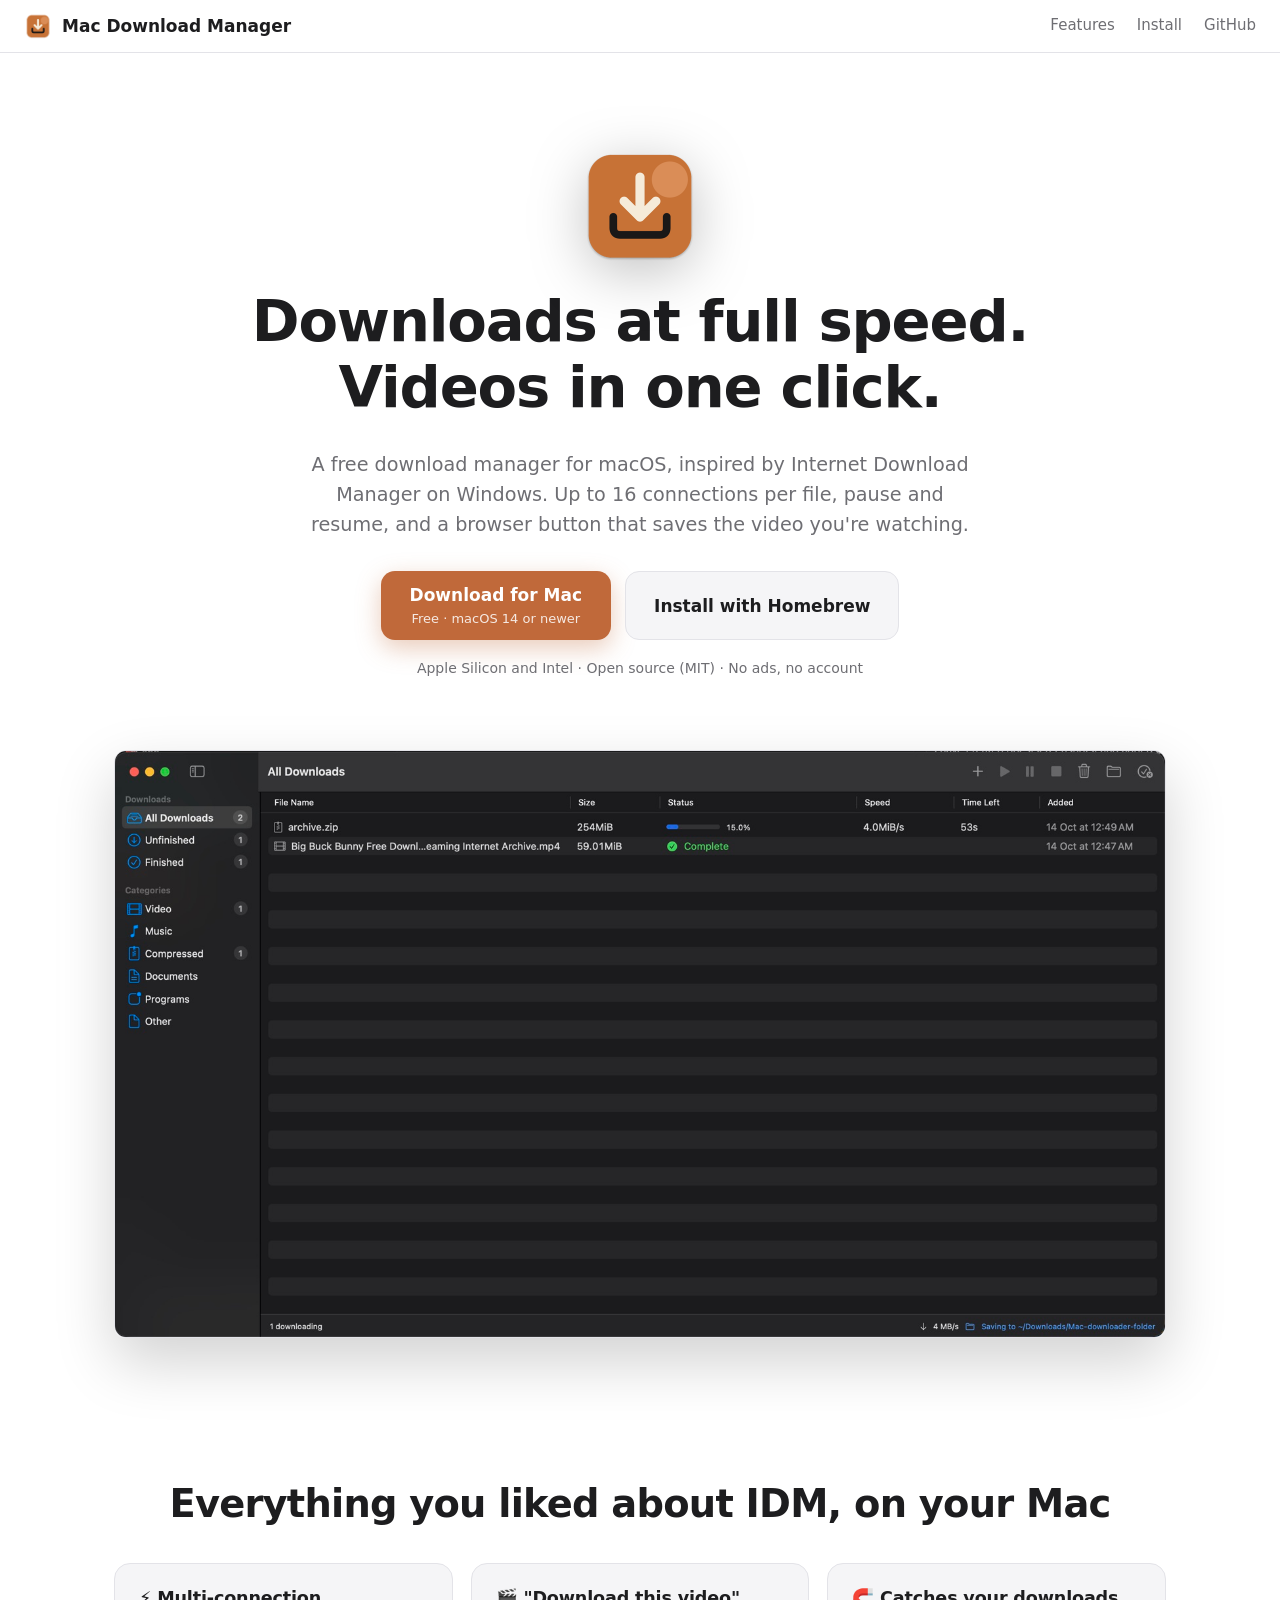
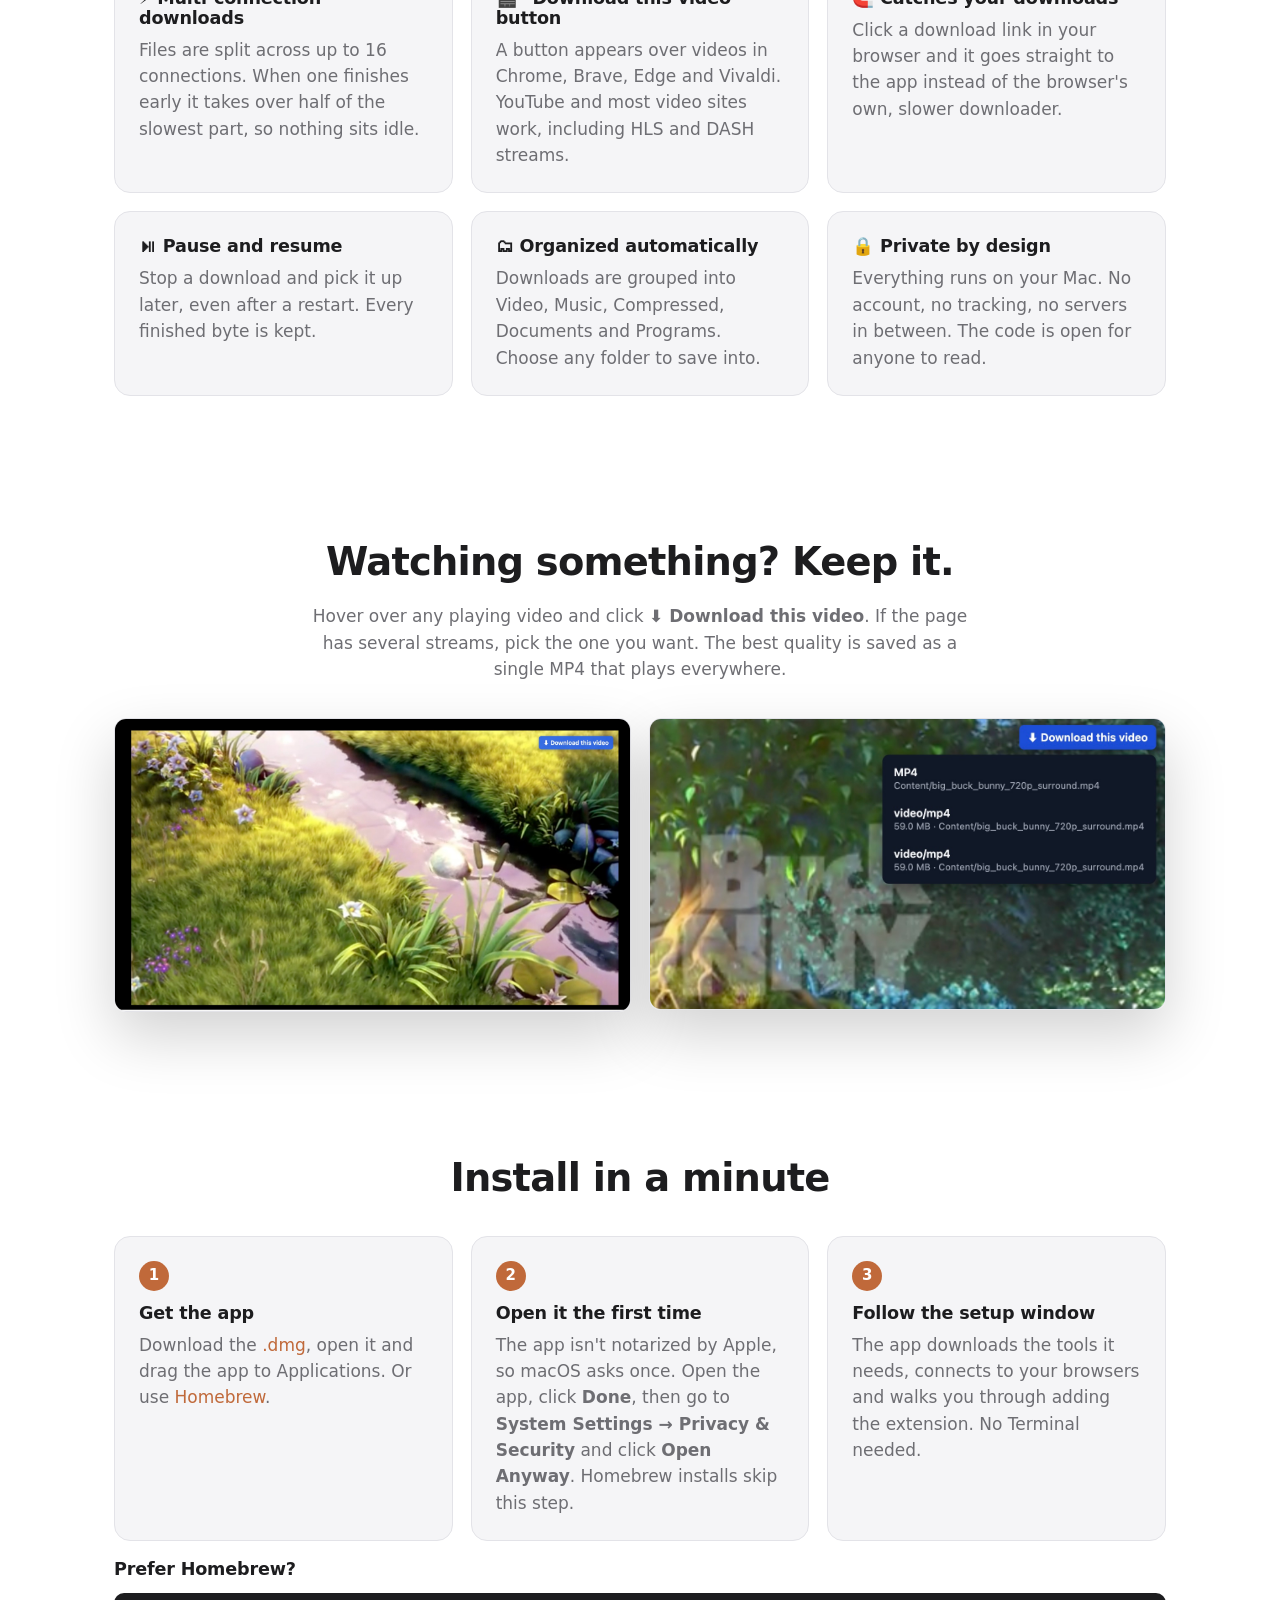
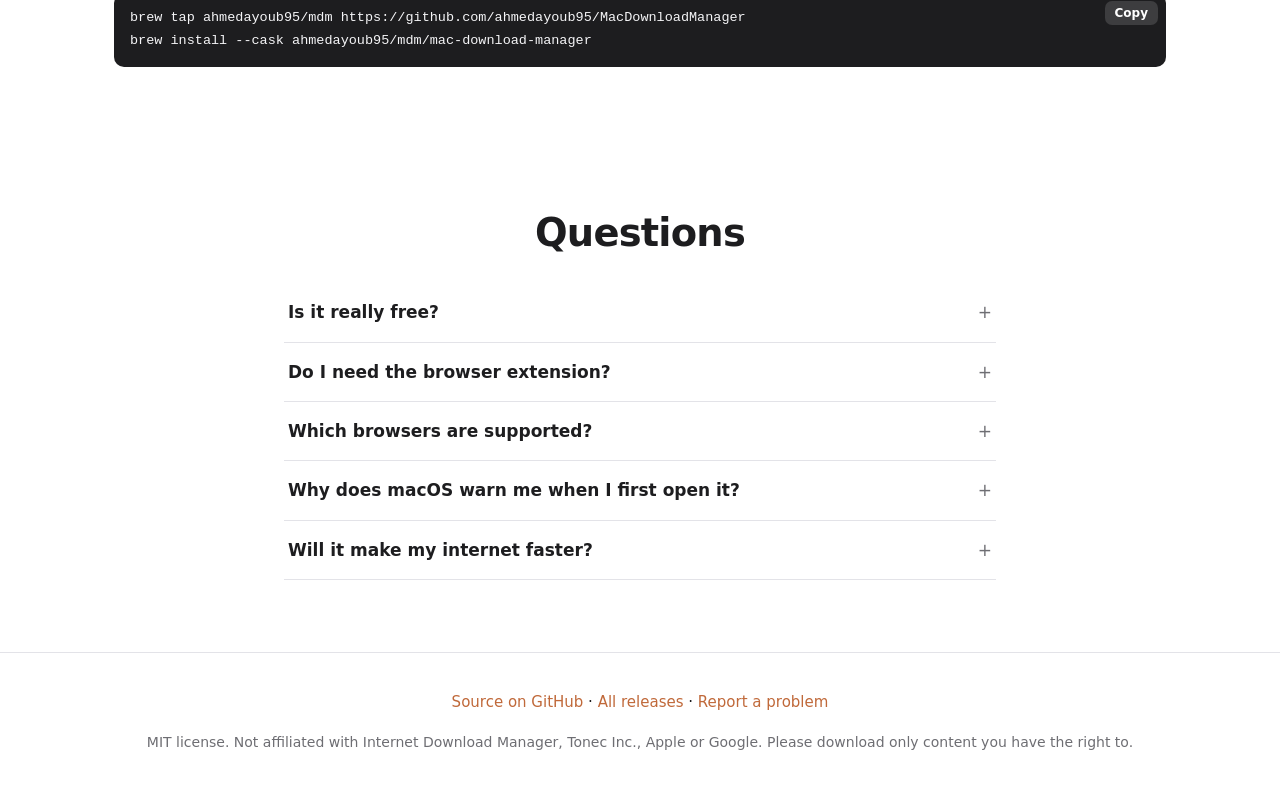
==== docs/index.html @ b223056a "Add landing page for GitHub Pages" ====
<!doctype html>
<html lang="en">
<head>
  <meta charset="utf-8">
  <meta name="viewport" content="width=device-width, initial-scale=1">
  <title>Mac Download Manager: free, fast download manager for macOS</title>
  <meta name="description" content="A free, open-source download manager for macOS, inspired by IDM. Up to 16 connections per file, pause and resume, and a browser extension that downloads videos with one click.">
  <meta property="og:title" content="Mac Download Manager">
  <meta property="og:description" content="Free, fast download manager for macOS with a one-click video download button for your browser.">
  <meta property="og:image" content="https://ahmedayoub95.github.io/MacDownloadManager/img/app.jpg">
  <meta property="og:type" content="website">
  <link rel="icon" type="image/png" href="favicon.png">
  <link rel="stylesheet" href="style.css">
</head>
<body>
  <header class="nav">
    <a class="brand" href="#"><img src="favicon.png" alt="" width="28" height="28"> Mac Download Manager</a>
    <nav>
      <a href="#features">Features</a>
      <a href="#install">Install</a>
      <a href="https://github.com/ahmedayoub95/MacDownloadManager">GitHub</a>
    </nav>
  </header>

  <main>
    <section class="hero">
      <img class="hero-icon" src="icon.png" alt="Mac Download Manager icon" width="128" height="128">
      <h1>Downloads at full speed.<br>Videos in one click.</h1>
      <p class="lead">A free download manager for macOS, inspired by Internet Download Manager on Windows. Up to 16 connections per file, pause and resume, and a browser button that saves the video you're watching.</p>
      <div class="cta">
        <a class="button primary" id="download" href="https://github.com/ahmedayoub95/MacDownloadManager/releases/latest">
          <span>Download for Mac</span>
          <small id="download-detail">Free · macOS 14 or newer</small>
        </a>
        <a class="button" href="#homebrew">Install with Homebrew</a>
      </div>
      <p class="fine">Apple Silicon and Intel · Open source (MIT) · No ads, no account</p>
    </section>

    <section class="shot">
      <img src="img/app.jpg" alt="The Mac Download Manager window with downloads in progress" width="1600" height="894">
    </section>

    <section id="features" class="features">
      <h2>Everything you liked about IDM, on your Mac</h2>
      <div class="grid">
        <article>
          <h3>⚡ Multi-connection downloads</h3>
          <p>Files are split across up to 16 connections. When one finishes early it takes over half of the slowest part, so nothing sits idle.</p>
        </article>
        <article>
          <h3>🎬 "Download this video" button</h3>
          <p>A button appears over videos in Chrome, Brave, Edge and Vivaldi. YouTube and most video sites work, including HLS and DASH streams.</p>
        </article>
        <article>
          <h3>🧲 Catches your downloads</h3>
          <p>Click a download link in your browser and it goes straight to the app instead of the browser's own, slower downloader.</p>
        </article>
        <article>
          <h3>⏯ Pause and resume</h3>
          <p>Stop a download and pick it up later, even after a restart. Every finished byte is kept.</p>
        </article>
        <article>
          <h3>🗂 Organized automatically</h3>
          <p>Downloads are grouped into Video, Music, Compressed, Documents and Programs. Choose any folder to save into.</p>
        </article>
        <article>
          <h3>🔒 Private by design</h3>
          <p>Everything runs on your Mac. No account, no tracking, no servers in between. The code is open for anyone to read.</p>
        </article>
      </div>
    </section>

    <section class="video">
      <div class="text">
        <h2>Watching something? Keep it.</h2>
        <p>Hover over any playing video and click <strong>⬇ Download this video</strong>. If the page has several streams, pick the one you want. The best quality is saved as a single MP4 that plays everywhere.</p>
      </div>
      <div class="pair">
        <img src="img/video-button.jpg" alt="The Download this video button over a playing video" width="1600" height="905" loading="lazy">
        <img src="img/video-menu.jpg" alt="Choosing a stream after clicking the button" width="1226" height="690" loading="lazy">
      </div>
    </section>

    <section id="install" class="install">
      <h2>Install in a minute</h2>
      <div class="steps">
        <article>
          <span class="num">1</span>
          <h3>Get the app</h3>
          <p>Download the <a id="dmg-link" href="https://github.com/ahmedayoub95/MacDownloadManager/releases/latest">.dmg</a>, open it and drag the app to Applications. Or use <a href="#homebrew">Homebrew</a>.</p>
        </article>
        <article>
          <span class="num">2</span>
          <h3>Open it the first time</h3>
          <p>The app isn't notarized by Apple, so macOS asks once. Open the app, click <strong>Done</strong>, then go to <strong>System Settings → Privacy &amp; Security</strong> and click <strong>Open Anyway</strong>. Homebrew installs skip this step.</p>
        </article>
        <article>
          <span class="num">3</span>
          <h3>Follow the setup window</h3>
          <p>The app downloads the tools it needs, connects to your browsers and walks you through adding the extension. No Terminal needed.</p>
        </article>
      </div>
      <div class="brew" id="homebrew">
        <h3>Prefer Homebrew?</h3>
        <div class="code">
          <pre id="brew">brew tap ahmedayoub95/mdm https://github.com/ahmedayoub95/MacDownloadManager
brew install --cask ahmedayoub95/mdm/mac-download-manager</pre>
          <button class="copy" data-copy="brew" type="button">Copy</button>
        </div>
      </div>
    </section>

    <section class="faq">
      <h2>Questions</h2>
      <details>
        <summary>Is it really free?</summary>
        <p>Yes. It's open source under the MIT license, with no paid version, ads or account.</p>
      </details>
      <details>
        <summary>Do I need the browser extension?</summary>
        <p>No. The app works on its own: paste any link into <em>Add URL</em>. The extension adds the video button and catches downloads you click in the browser.</p>
      </details>
      <details>
        <summary>Which browsers are supported?</summary>
        <p>Google Chrome, Brave, Microsoft Edge, Vivaldi and Chromium. Safari and Firefox aren't supported yet.</p>
      </details>
      <details>
        <summary>Why does macOS warn me when I first open it?</summary>
        <p>Apple charges developers a yearly fee to notarize apps. This free project isn't notarized, so macOS asks you to confirm once. You can read every line of the code on GitHub.</p>
      </details>
      <details>
        <summary>Will it make my internet faster?</summary>
        <p>It can't go beyond your connection's speed, but many servers limit each connection. Using many connections at once gets around that, often several times faster than a browser download.</p>
      </details>
    </section>
  </main>

  <footer>
    <p><a href="https://github.com/ahmedayoub95/MacDownloadManager">Source on GitHub</a> · <a href="https://github.com/ahmedayoub95/MacDownloadManager/releases">All releases</a> · <a href="https://github.com/ahmedayoub95/MacDownloadManager/issues">Report a problem</a></p>
    <p class="fine">MIT license. Not affiliated with Internet Download Manager, Tonec Inc., Apple or Google. Please download only content you have the right to.</p>
  </footer>

  <script src="site.js"></script>
</body>
</html>
---- docs/style.css ----
:root {
  --bg: #ffffff;
  --bg-soft: #f5f5f7;
  --text: #1d1d1f;
  --muted: #6e6e73;
  --line: #e3e3e8;
  --accent: #c0693a;
  --accent-text: #ffffff;
  --code-bg: #1d1d1f;
  --code-text: #f5f5f7;
  color-scheme: light dark;
}

@media (prefers-color-scheme: dark) {
  :root {
    --bg: #0f0f11;
    --bg-soft: #1a1a1d;
    --text: #f5f5f7;
    --muted: #a1a1a6;
    --line: #2c2c31;
    --accent: #e08550;
    --code-bg: #000000;
  }
}

* { box-sizing: border-box; }

html { scroll-behavior: smooth; }

body {
  margin: 0;
  background: var(--bg);
  color: var(--text);
  font: 17px/1.55 -apple-system, BlinkMacSystemFont, "SF Pro Text", "Segoe UI", system-ui, sans-serif;
  -webkit-font-smoothing: antialiased;
}

a { color: var(--accent); text-decoration: none; }
a:hover { text-decoration: underline; }

img { max-width: 100%; height: auto; display: block; }

h1, h2, h3 { line-height: 1.15; letter-spacing: -0.02em; margin: 0 0 0.5em; }
h1 { font-size: clamp(2.2rem, 6vw, 3.6rem); }
h2 { font-size: clamp(1.7rem, 4vw, 2.4rem); text-align: center; }
h3 { font-size: 1.1rem; letter-spacing: -0.01em; }

main > section { padding: 72px 24px; max-width: 1100px; margin: 0 auto; }

/* Navigation */
.nav {
  position: sticky;
  top: 0;
  z-index: 10;
  display: flex;
  align-items: center;
  justify-content: space-between;
  gap: 16px;
  padding: 12px 24px;
  background: color-mix(in srgb, var(--bg) 82%, transparent);
  backdrop-filter: saturate(180%) blur(16px);
  -webkit-backdrop-filter: saturate(180%) blur(16px);
  border-bottom: 1px solid var(--line);
}
.brand { display: flex; align-items: center; gap: 10px; font-weight: 600; color: var(--text); }
.brand:hover { text-decoration: none; }
.nav nav { display: flex; gap: 22px; font-size: 15px; }
.nav nav a { color: var(--muted); }
.nav nav a:hover { color: var(--text); text-decoration: none; }

/* Hero */
.hero { text-align: center; padding-top: 88px; padding-bottom: 40px; }
.hero-icon { margin: 0 auto 20px; filter: drop-shadow(0 12px 28px rgba(0, 0, 0, 0.25)); }
.lead { font-size: 1.2rem; color: var(--muted); max-width: 680px; margin: 0 auto 32px; }
.cta { display: flex; gap: 14px; justify-content: center; flex-wrap: wrap; }
.fine { color: var(--muted); font-size: 14px; margin-top: 18px; }

.button {
  display: inline-flex;
  flex-direction: column;
  justify-content: center;
  align-items: center;
  min-height: 56px;
  padding: 10px 28px;
  border-radius: 14px;
  border: 1px solid var(--line);
  color: var(--text);
  font-weight: 600;
  background: var(--bg-soft);
  transition: transform 0.15s ease, box-shadow 0.15s ease;
}
.button:hover { text-decoration: none; transform: translateY(-1px); }
.button small { font-weight: 400; font-size: 13px; opacity: 0.85; }
.button.primary {
  background: var(--accent);
  border-color: transparent;
  color: var(--accent-text);
  box-shadow: 0 8px 24px color-mix(in srgb, var(--accent) 35%, transparent);
}

/* Screenshots */
.shot { padding-top: 16px !important; }
.shot img, .pair img {
  border-radius: 12px;
  border: 1px solid var(--line);
  box-shadow: 0 24px 60px rgba(0, 0, 0, 0.18);
}

/* Features */
.grid {
  display: grid;
  grid-template-columns: repeat(auto-fit, minmax(280px, 1fr));
  gap: 18px;
  margin-top: 36px;
}
.grid article, .steps article {
  background: var(--bg-soft);
  border: 1px solid var(--line);
  border-radius: 16px;
  padding: 24px;
}
.grid p, .steps p { color: var(--muted); margin: 0; }

/* Video section */
.video .text { max-width: 680px; margin: 0 auto 36px; text-align: center; }
.video .text p { color: var(--muted); }
.pair { display: grid; grid-template-columns: 1fr 1fr; gap: 18px; align-items: start; }

/* Install */
.steps {
  display: grid;
  grid-template-columns: repeat(auto-fit, minmax(300px, 1fr));
  gap: 18px;
  margin-top: 36px;
}
.steps article { position: relative; }
.num {
  display: inline-grid;
  place-items: center;
  width: 30px;
  height: 30px;
  border-radius: 50%;
  background: var(--accent);
  color: var(--accent-text);
  font-weight: 700;
  font-size: 15px;
  margin-bottom: 12px;
}
.code { position: relative; margin-top: 14px; }
.code pre {
  margin: 0;
  padding: 14px 16px;
  padding-right: 70px;
  border-radius: 10px;
  background: var(--code-bg);
  color: var(--code-text);
  font: 13.5px/1.7 ui-monospace, "SF Mono", Menlo, monospace;
  white-space: pre;
  overflow-x: auto;
}
.brew { margin-top: 18px; scroll-margin-top: 80px; }
.brew h3 { margin-bottom: 0; }
.copy {
  position: absolute;
  top: 8px;
  right: 8px;
  border: 0;
  border-radius: 7px;
  padding: 5px 10px;
  font: 600 12px -apple-system, system-ui, sans-serif;
  background: rgba(255, 255, 255, 0.14);
  color: #fff;
  cursor: pointer;
}
.copy:hover { background: rgba(255, 255, 255, 0.24); }

/* FAQ */
.faq { max-width: 760px !important; }
.faq h2 { margin-bottom: 28px; }
details { border-bottom: 1px solid var(--line); padding: 16px 4px; }
summary { cursor: pointer; font-weight: 600; list-style: none; }
summary::-webkit-details-marker { display: none; }
summary::after { content: "+"; float: right; color: var(--muted); font-weight: 400; }
details[open] summary::after { content: "−"; }
details p { color: var(--muted); margin: 10px 0 0; }

footer {
  border-top: 1px solid var(--line);
  padding: 32px 24px 48px;
  text-align: center;
  font-size: 15px;
}
footer p { margin: 6px 0; }

@media (max-width: 720px) {
  .nav nav a:not(:last-child) { display: none; }
  main > section { padding: 52px 20px; }
  .pair { grid-template-columns: 1fr; }
}
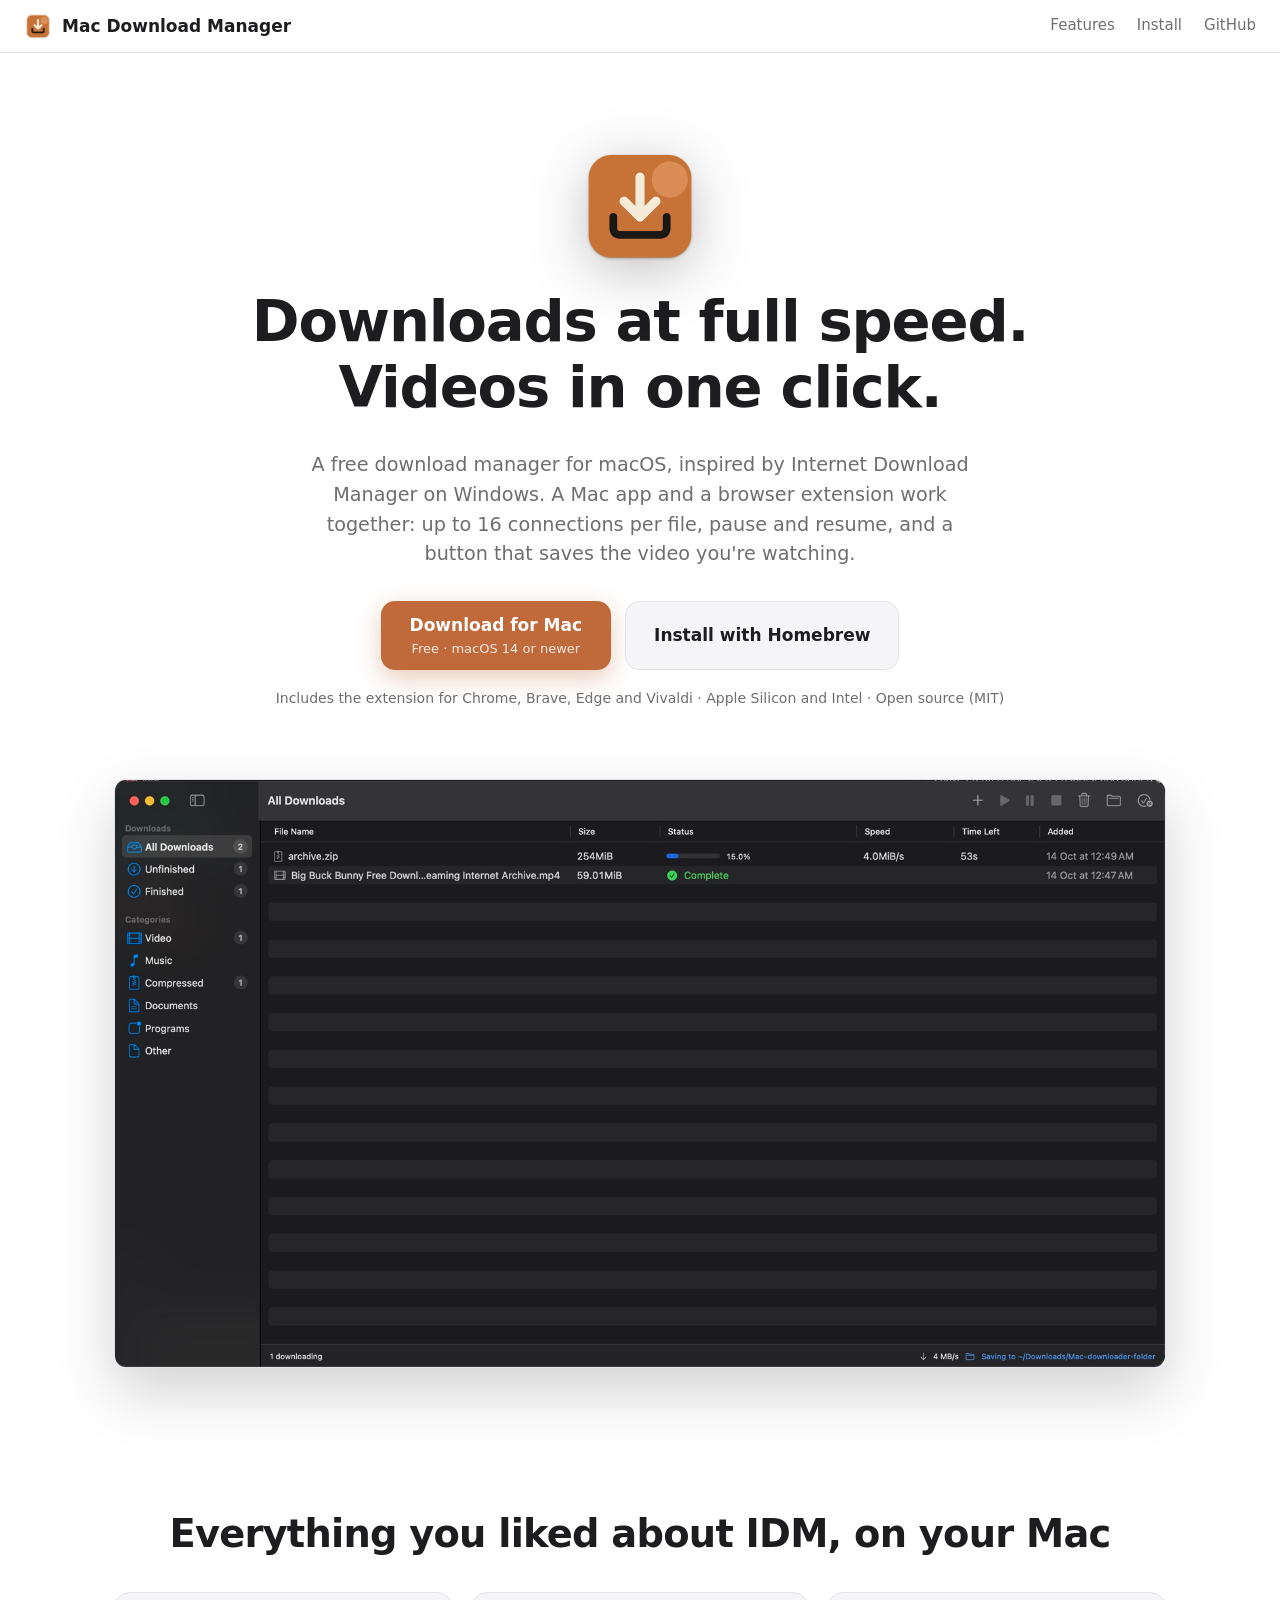
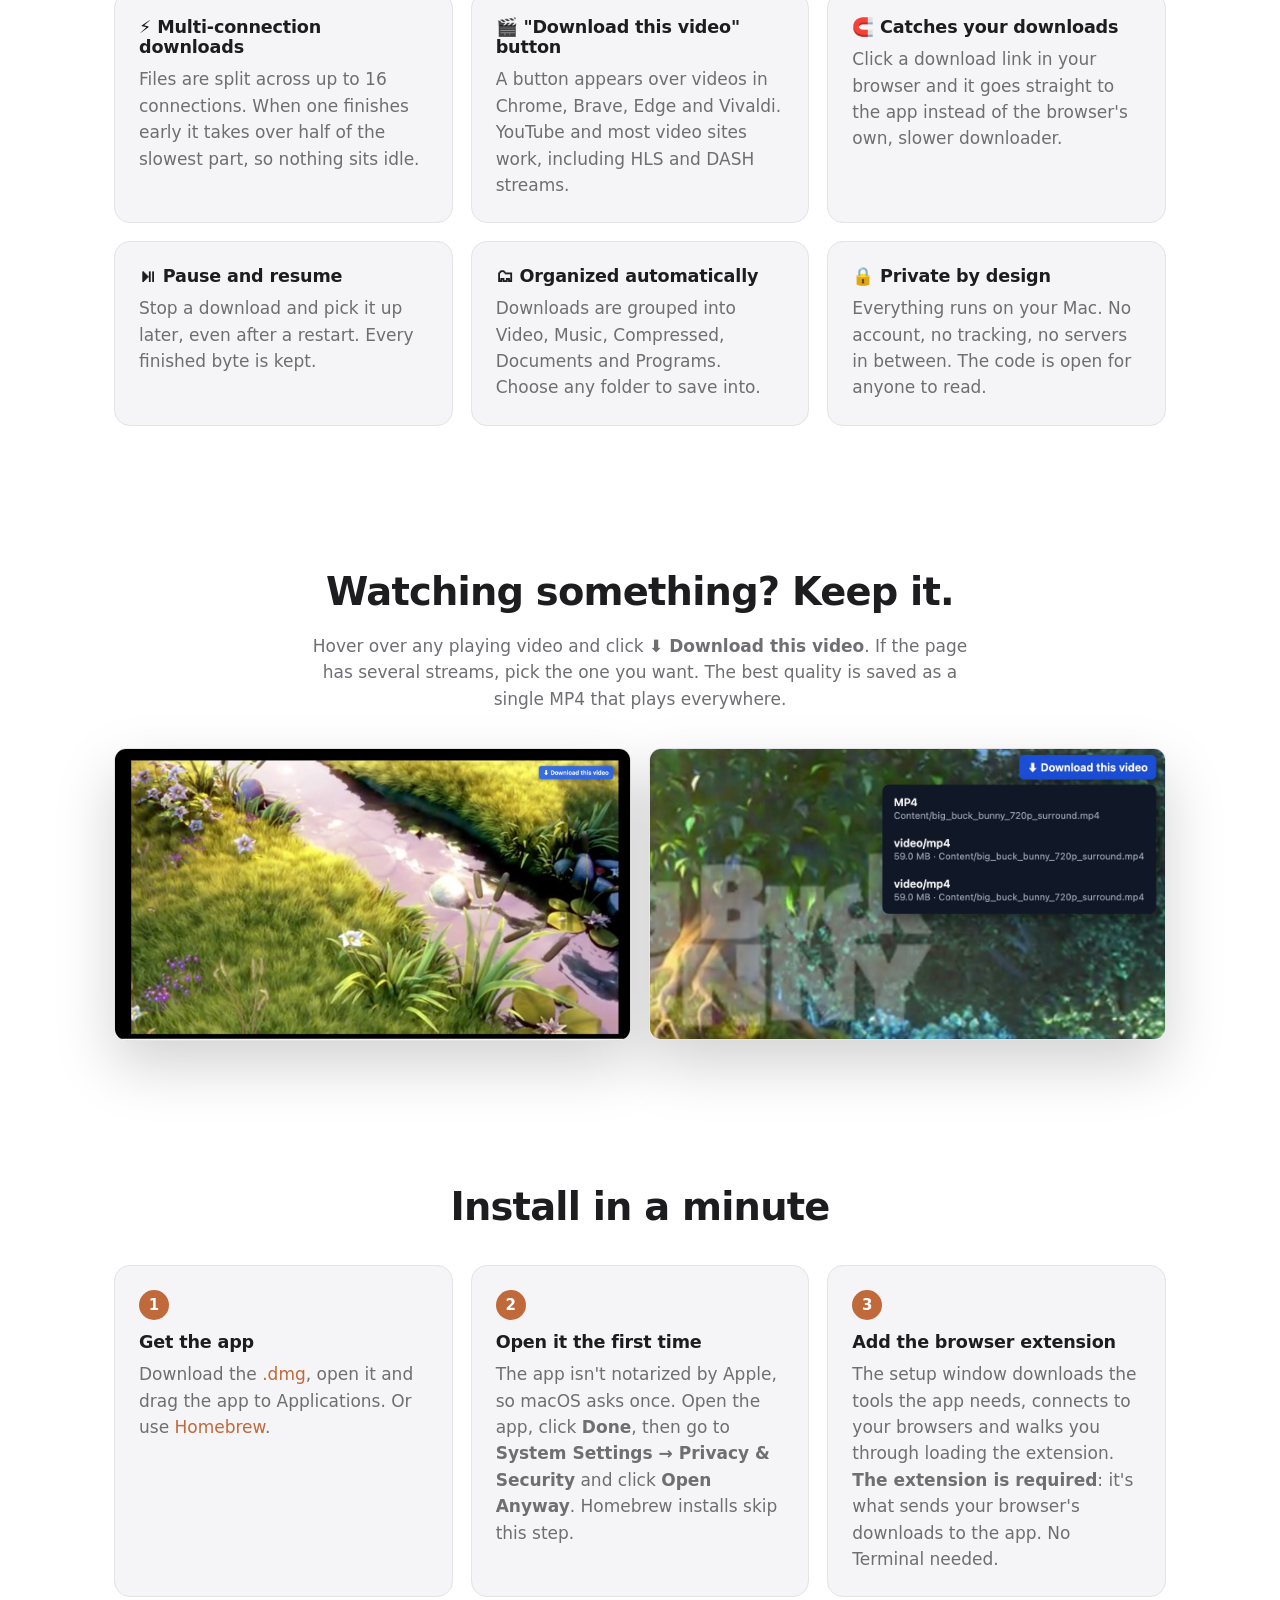
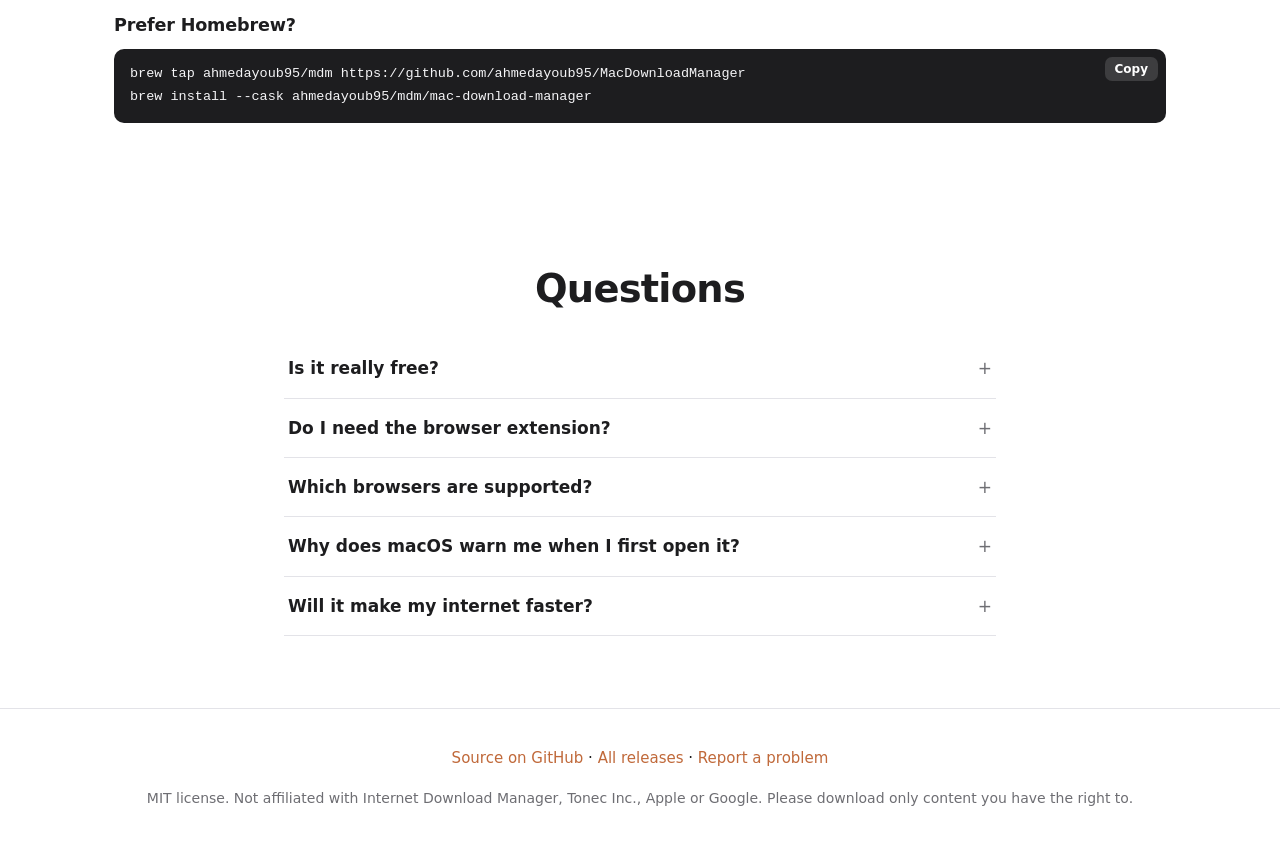
==== commit 5b83053a: "Make clear the browser extension is required, add release notes" ====
--- a/docs/index.html
+++ b/docs/index.html
@@ -26,7 +26,7 @@
     <section class="hero">
       <img class="hero-icon" src="icon.png" alt="Mac Download Manager icon" width="128" height="128">
       <h1>Downloads at full speed.<br>Videos in one click.</h1>
-      <p class="lead">A free download manager for macOS, inspired by Internet Download Manager on Windows. Up to 16 connections per file, pause and resume, and a browser button that saves the video you're watching.</p>
+      <p class="lead">A free download manager for macOS, inspired by Internet Download Manager on Windows. A Mac app and a browser extension work together: up to 16 connections per file, pause and resume, and a button that saves the video you're watching.</p>
       <div class="cta">
         <a class="button primary" id="download" href="https://github.com/ahmedayoub95/MacDownloadManager/releases/latest">
           <span>Download for Mac</span>
@@ -34,7 +34,7 @@
         </a>
         <a class="button" href="#homebrew">Install with Homebrew</a>
       </div>
-      <p class="fine">Apple Silicon and Intel · Open source (MIT) · No ads, no account</p>
+      <p class="fine">Includes the extension for Chrome, Brave, Edge and Vivaldi · Apple Silicon and Intel · Open source (MIT)</p>
     </section>
 
     <section class="shot">
@@ -97,8 +97,8 @@
         </article>
         <article>
           <span class="num">3</span>
-          <h3>Follow the setup window</h3>
-          <p>The app downloads the tools it needs, connects to your browsers and walks you through adding the extension. No Terminal needed.</p>
+          <h3>Add the browser extension</h3>
+          <p>The setup window downloads the tools the app needs, connects to your browsers and walks you through loading the extension. <strong>The extension is required</strong>: it's what sends your browser's downloads to the app. No Terminal needed.</p>
         </article>
       </div>
       <div class="brew" id="homebrew">
@@ -119,7 +119,7 @@
       </details>
       <details>
         <summary>Do I need the browser extension?</summary>
-        <p>No. The app works on its own: paste any link into <em>Add URL</em>. The extension adds the video button and catches downloads you click in the browser.</p>
+        <p>Yes, to download from your browser. The extension is what catches the files you click and adds the video button. Without it, the browser keeps downloading files itself, and you'd have to copy each link into the app's <em>Add URL</em> window by hand.</p>
       </details>
       <details>
         <summary>Which browsers are supported?</summary>
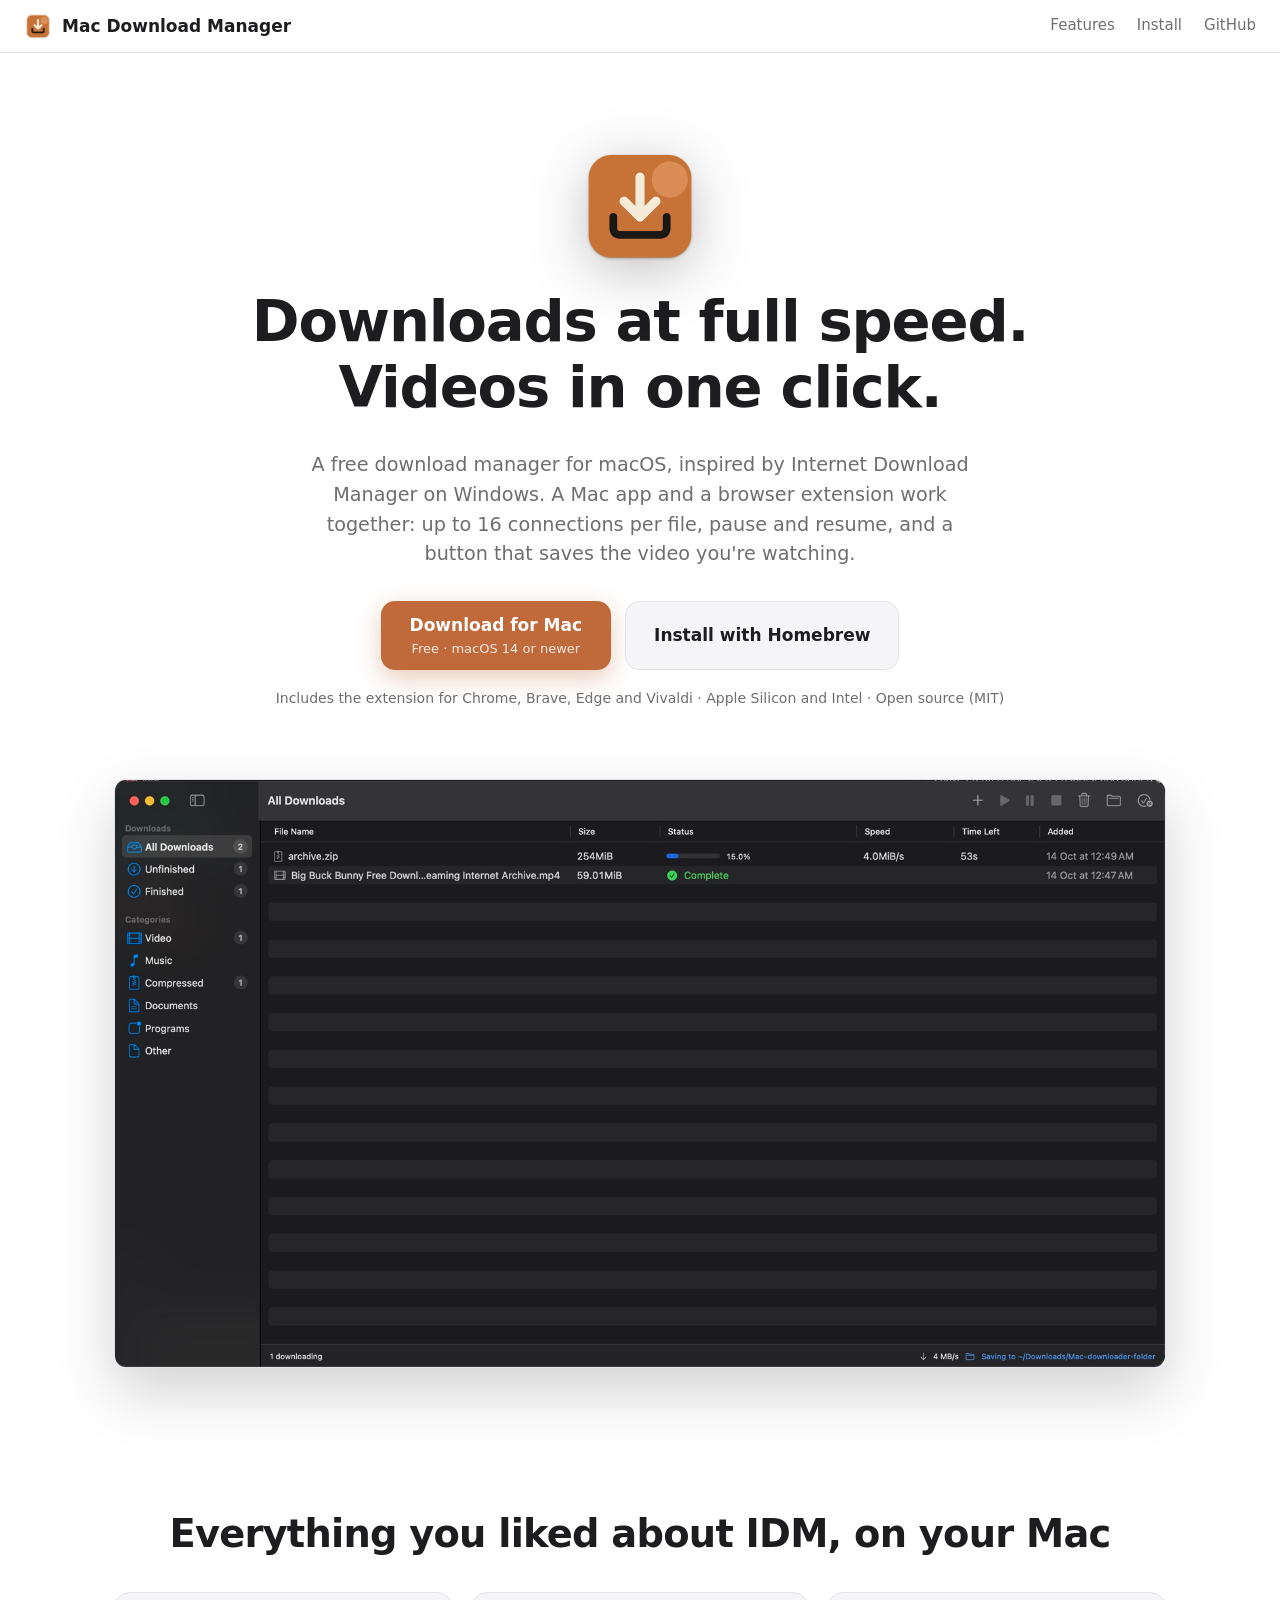
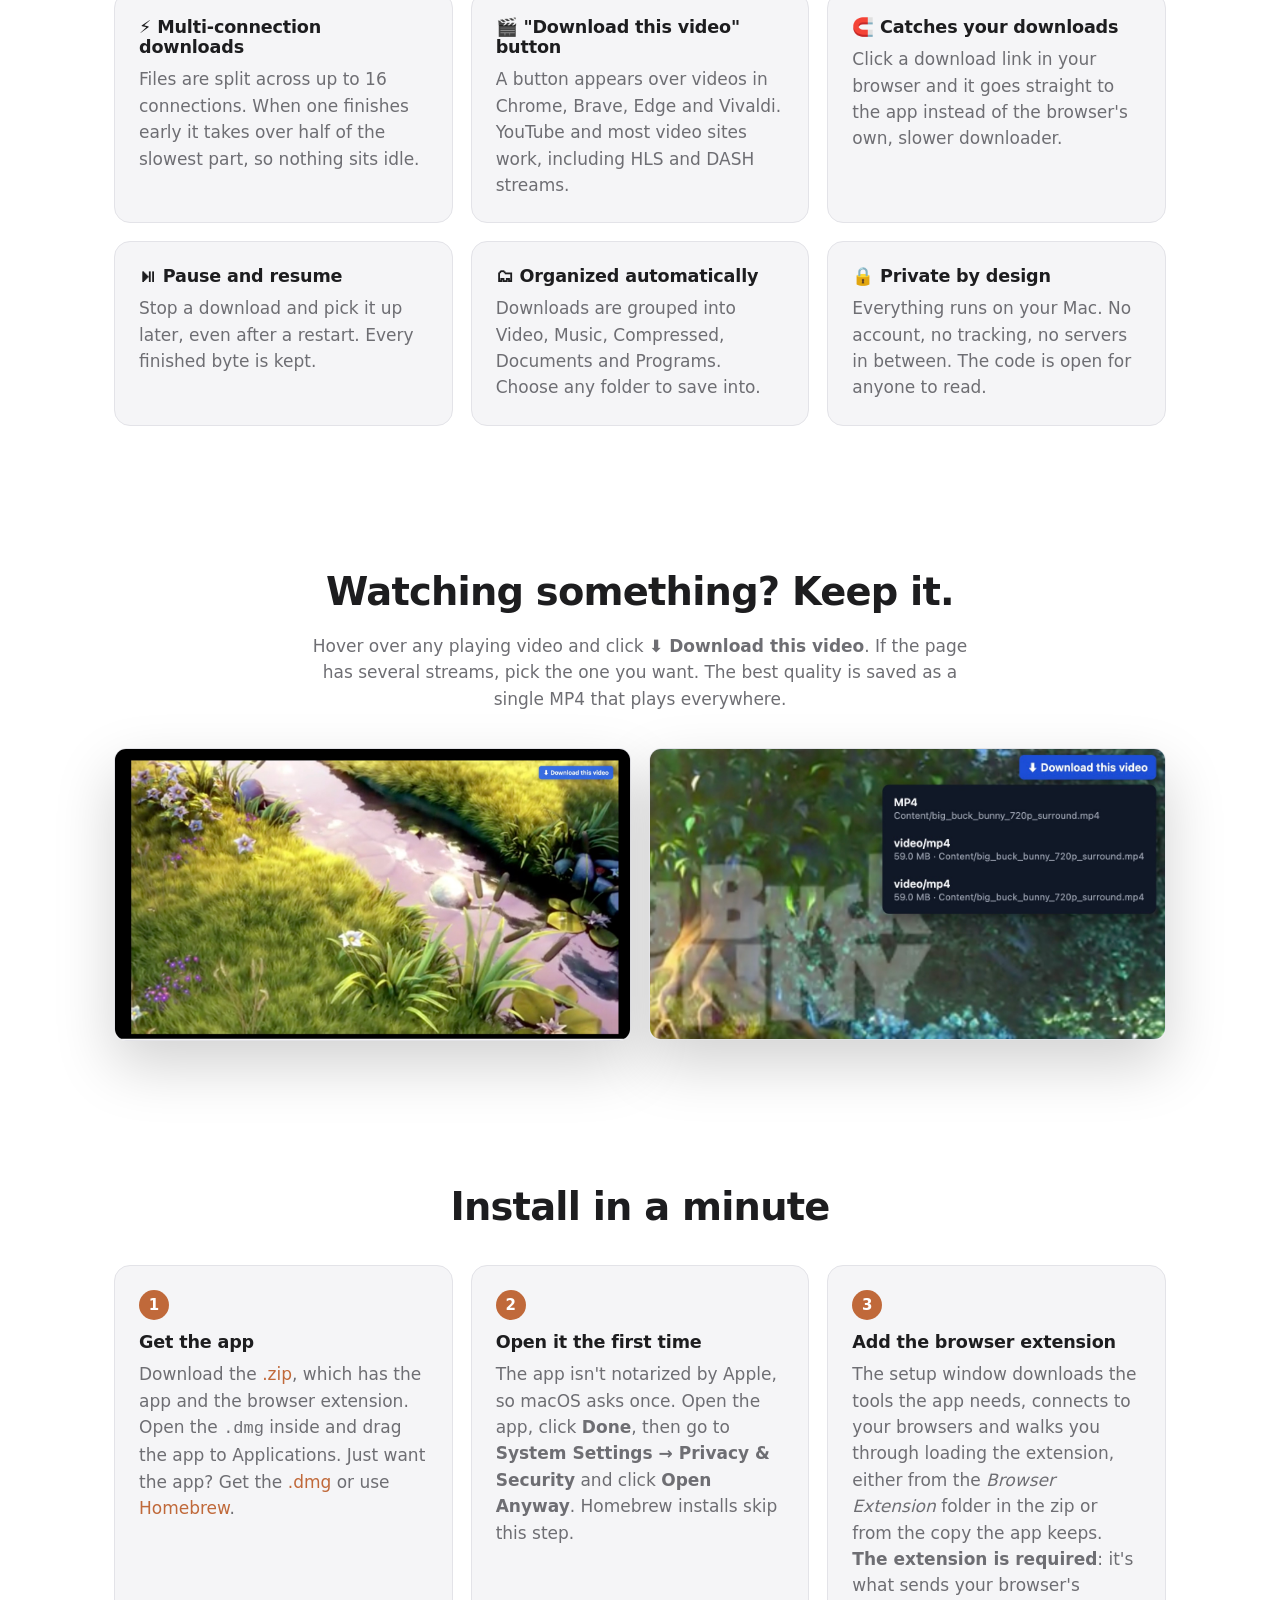
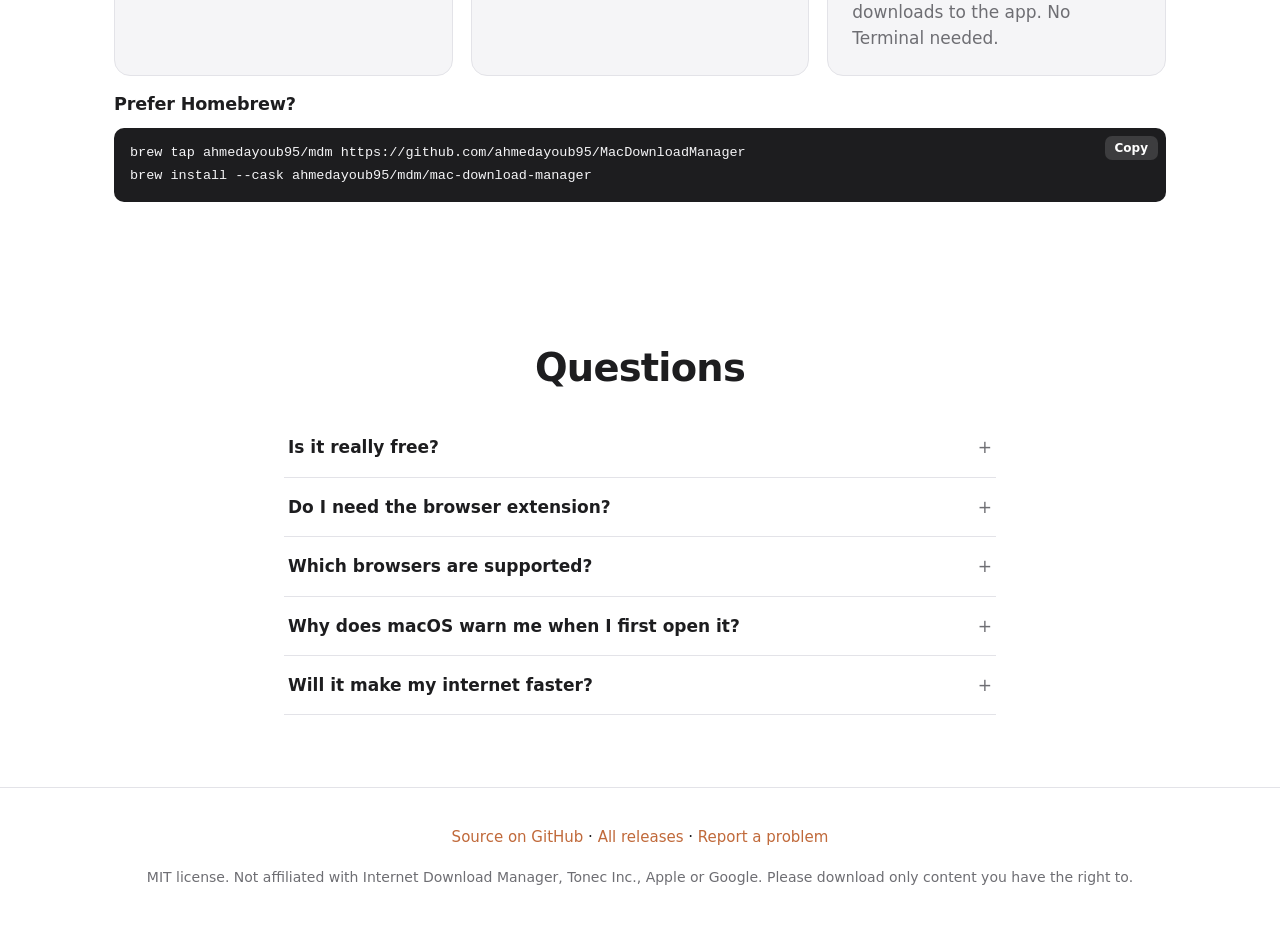
==== commit 4652229c: "Publish a zip with the app and the browser extension" ====
--- a/docs/index.html
+++ b/docs/index.html
@@ -88,7 +88,7 @@
         <article>
           <span class="num">1</span>
           <h3>Get the app</h3>
-          <p>Download the <a id="dmg-link" href="https://github.com/ahmedayoub95/MacDownloadManager/releases/latest">.dmg</a>, open it and drag the app to Applications. Or use <a href="#homebrew">Homebrew</a>.</p>
+          <p>Download the <a id="zip-link" href="https://github.com/ahmedayoub95/MacDownloadManager/releases/latest">.zip</a>, which has the app and the browser extension. Open the <code>.dmg</code> inside and drag the app to Applications. Just want the app? Get the <a id="dmg-link" href="https://github.com/ahmedayoub95/MacDownloadManager/releases/latest">.dmg</a> or use <a href="#homebrew">Homebrew</a>.</p>
         </article>
         <article>
           <span class="num">2</span>
@@ -98,7 +98,7 @@
         <article>
           <span class="num">3</span>
           <h3>Add the browser extension</h3>
-          <p>The setup window downloads the tools the app needs, connects to your browsers and walks you through loading the extension. <strong>The extension is required</strong>: it's what sends your browser's downloads to the app. No Terminal needed.</p>
+          <p>The setup window downloads the tools the app needs, connects to your browsers and walks you through loading the extension, either from the <em>Browser Extension</em> folder in the zip or from the copy the app keeps. <strong>The extension is required</strong>: it's what sends your browser's downloads to the app. No Terminal needed.</p>
         </article>
       </div>
       <div class="brew" id="homebrew">
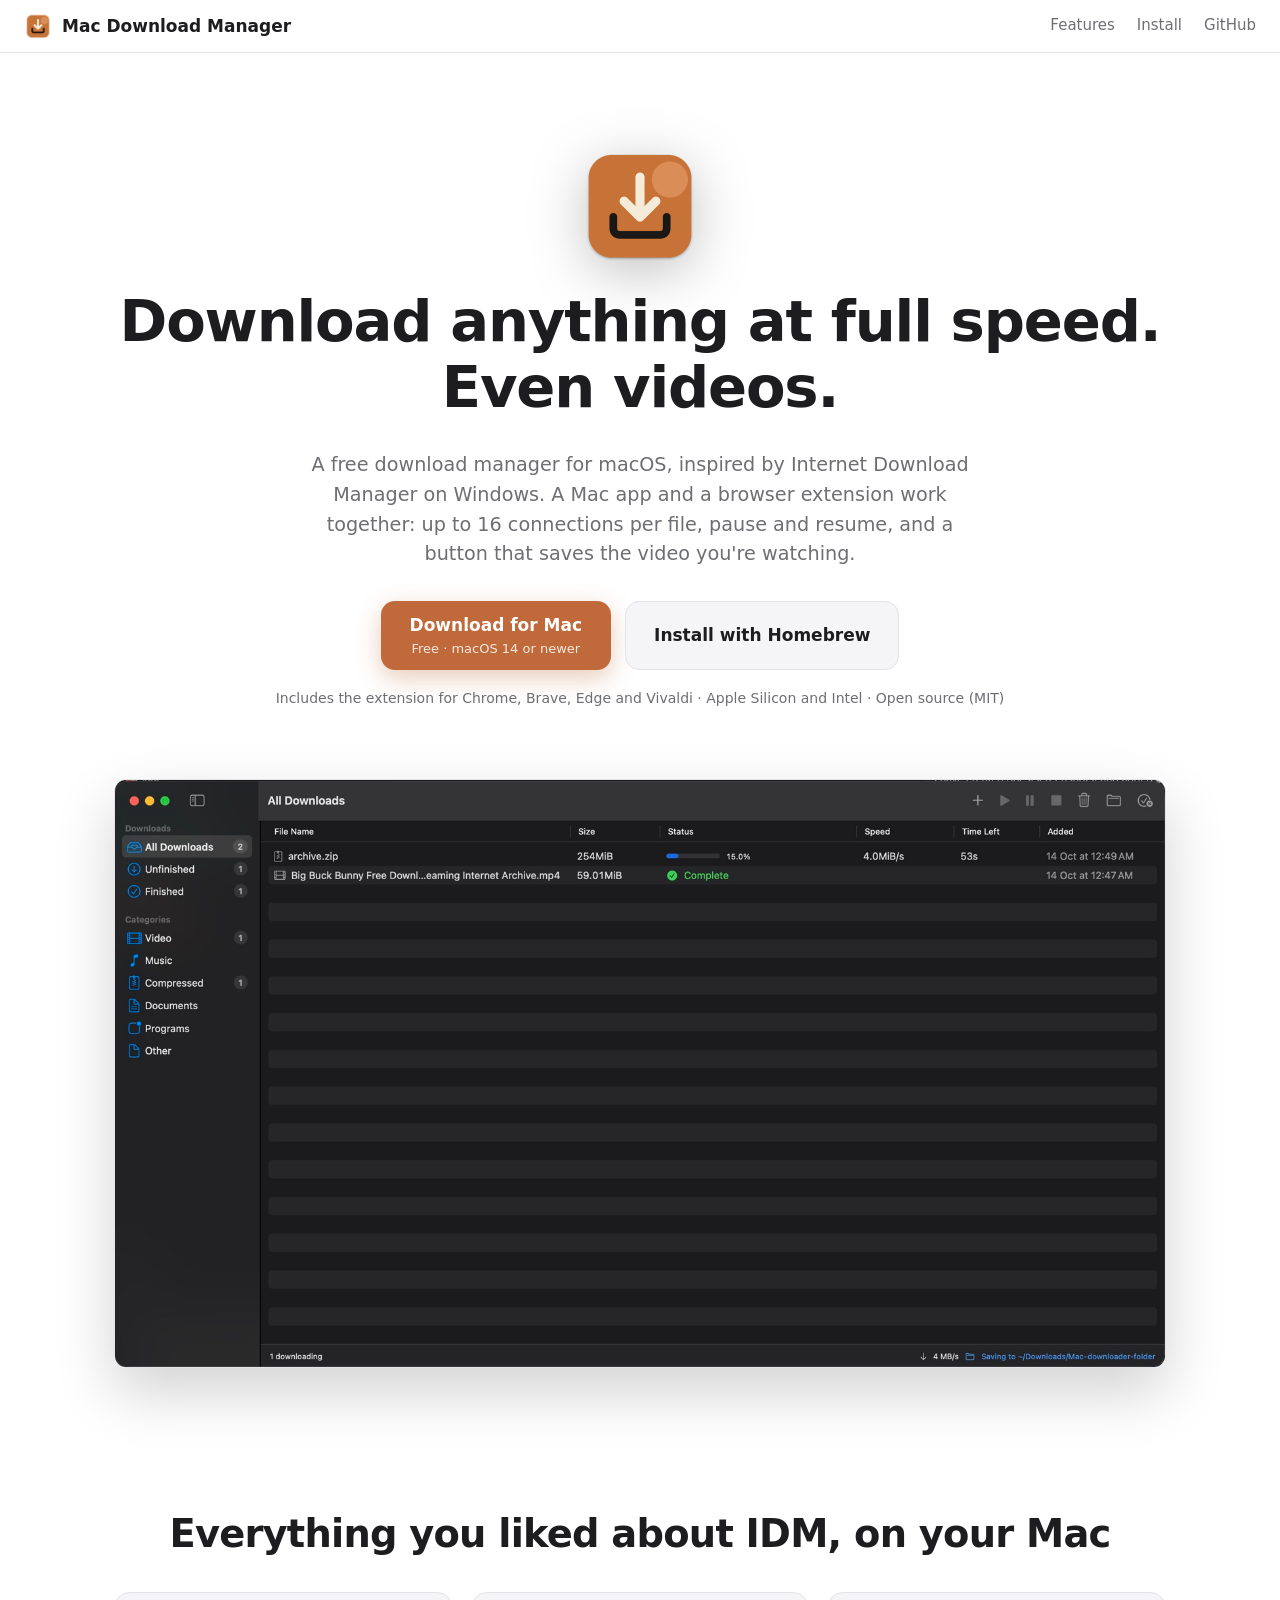
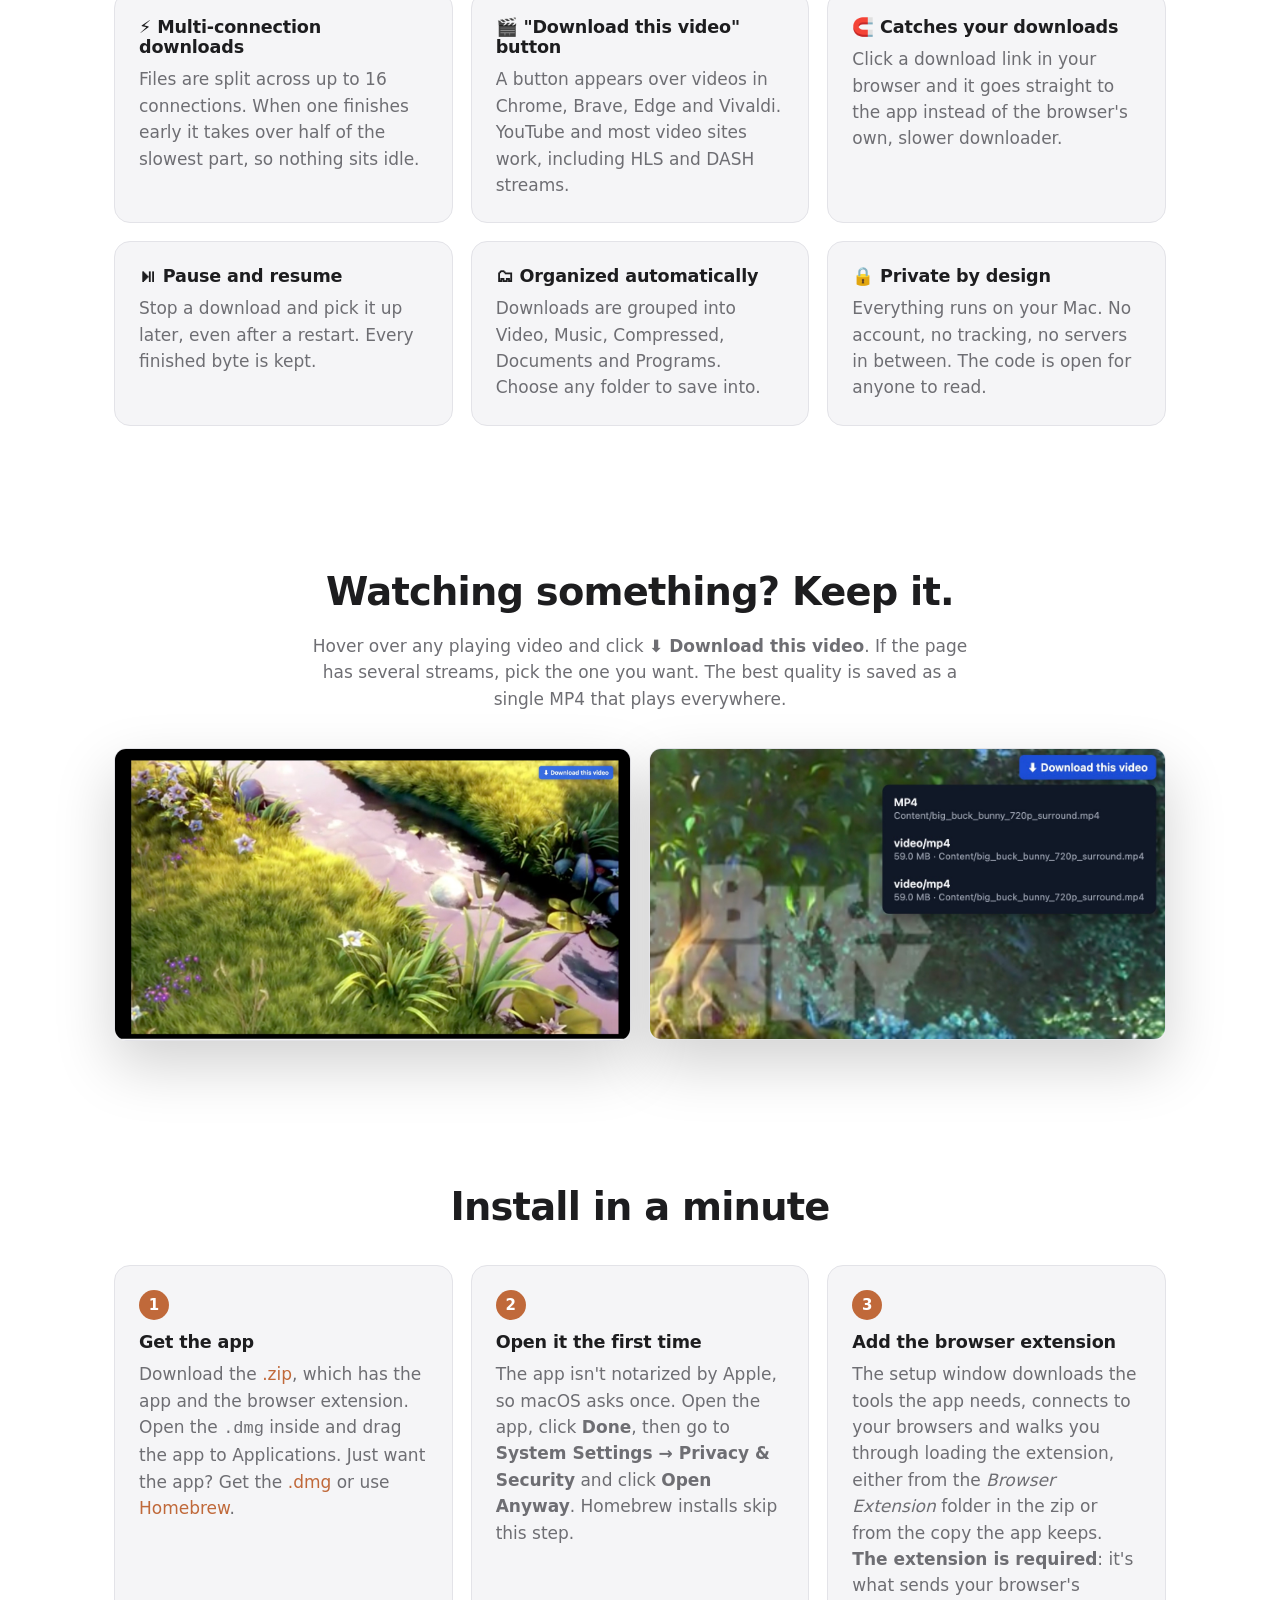
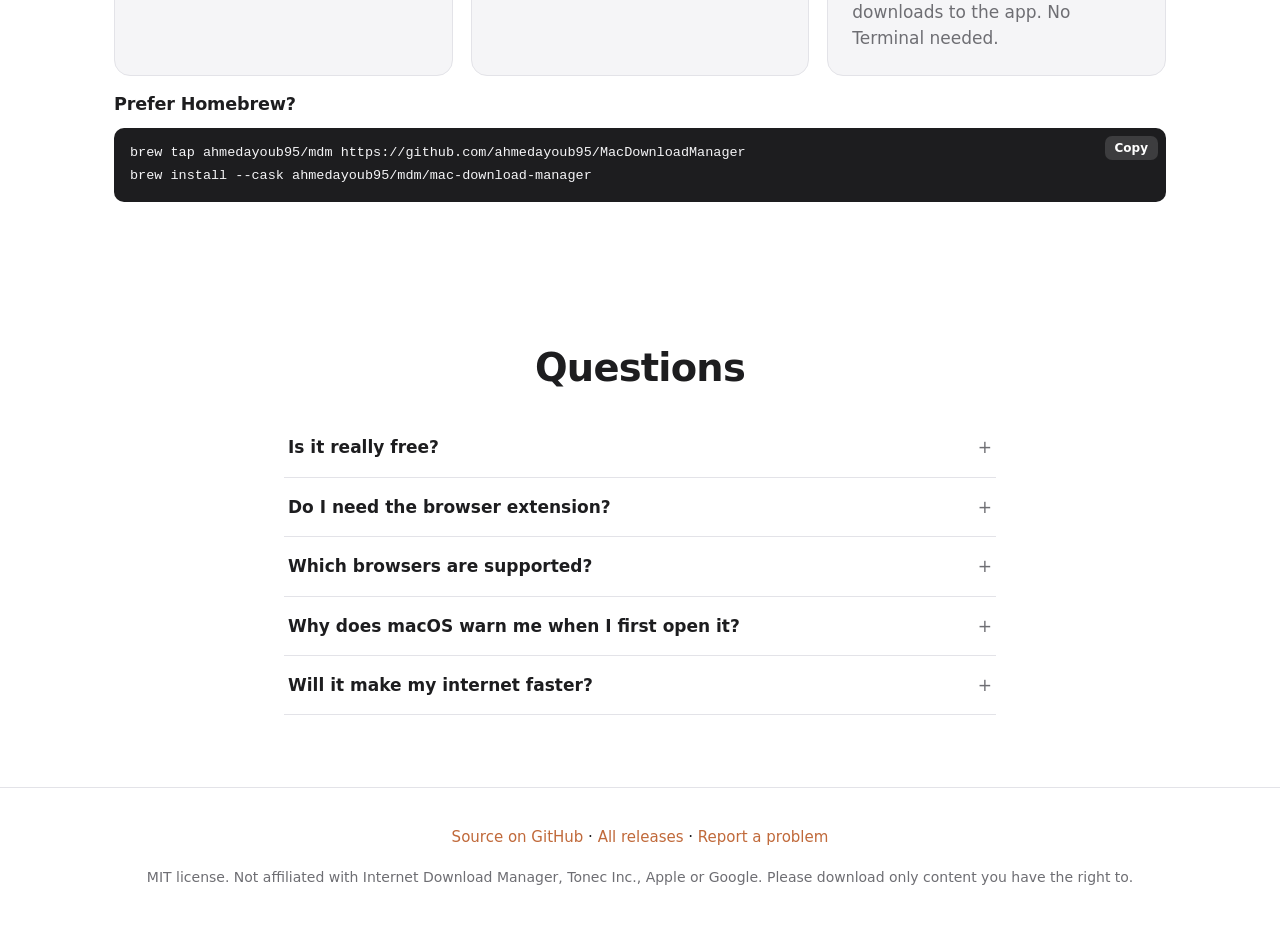
==== commit 8e2b3630: "Website: headline covers all downloads, not just videos" ====
--- a/docs/index.html
+++ b/docs/index.html
@@ -4,7 +4,7 @@
   <meta charset="utf-8">
   <meta name="viewport" content="width=device-width, initial-scale=1">
   <title>Mac Download Manager: free, fast download manager for macOS</title>
-  <meta name="description" content="A free, open-source download manager for macOS, inspired by IDM. Up to 16 connections per file, pause and resume, and a browser extension that downloads videos with one click.">
+  <meta name="description" content="A free, open-source download manager for macOS, inspired by IDM. Faster downloads with up to 16 connections per file, pause and resume, and a browser extension that catches your downloads and saves videos too.">
   <meta property="og:title" content="Mac Download Manager">
   <meta property="og:description" content="Free, fast download manager for macOS with a one-click video download button for your browser.">
   <meta property="og:image" content="https://ahmedayoub95.github.io/MacDownloadManager/img/app.jpg">
@@ -25,7 +25,7 @@
   <main>
     <section class="hero">
       <img class="hero-icon" src="icon.png" alt="Mac Download Manager icon" width="128" height="128">
-      <h1>Downloads at full speed.<br>Videos in one click.</h1>
+      <h1>Download anything at full speed.<br>Even videos.</h1>
       <p class="lead">A free download manager for macOS, inspired by Internet Download Manager on Windows. A Mac app and a browser extension work together: up to 16 connections per file, pause and resume, and a button that saves the video you're watching.</p>
       <div class="cta">
         <a class="button primary" id="download" href="https://github.com/ahmedayoub95/MacDownloadManager/releases/latest">
